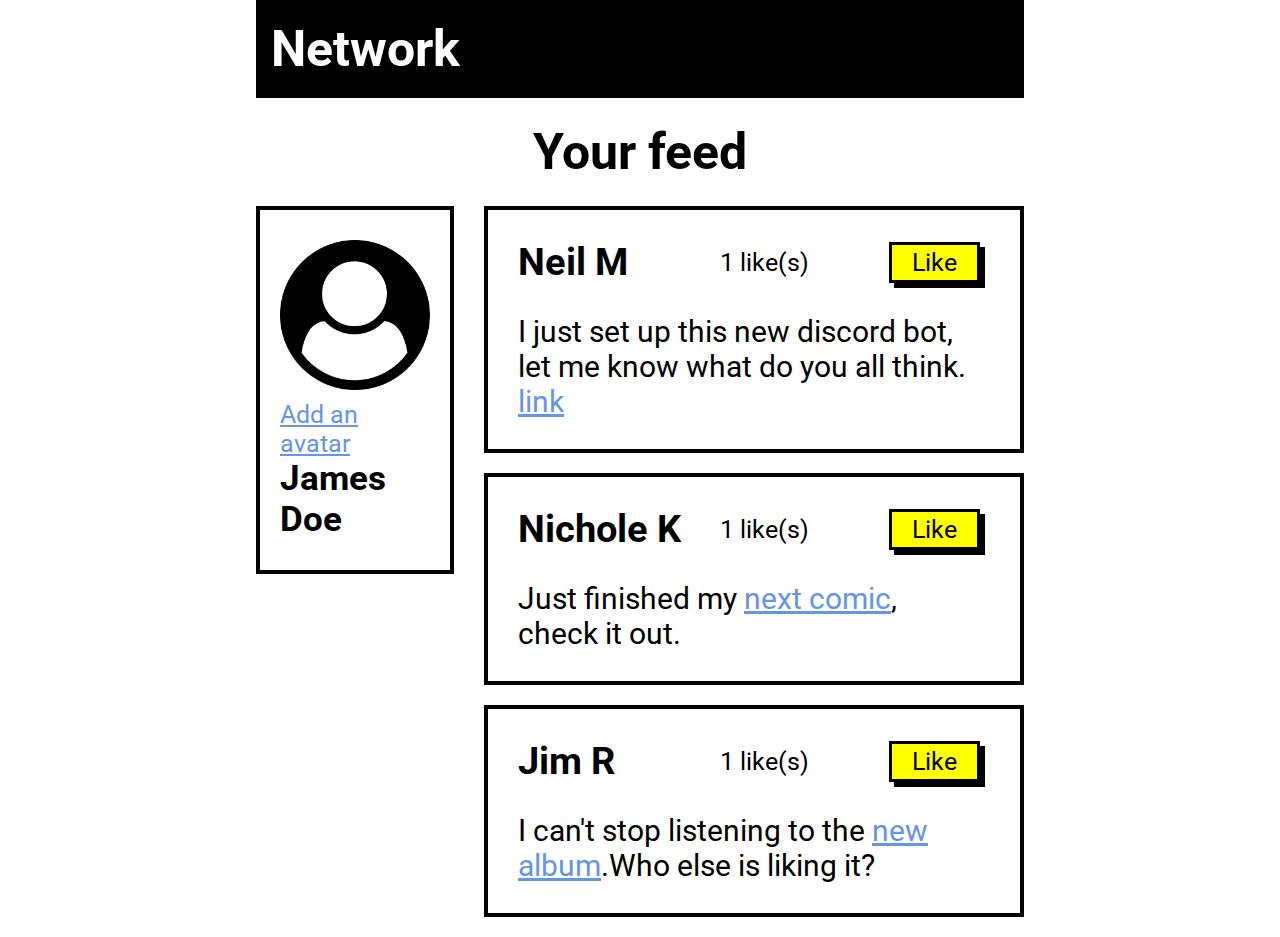
==== Part II/index.html @ 68d39640 "rename the file" ====
<!DOCTYPE html>
<html lang="en">
    <head>
        <title>
            Likes
        </title>
        <meta charset="utf-8">
        <link rel="stylesheet" href="./css/styles.css">
    </head>
    <body>
        <div class="tittleNavBar">
            <h1>Network</h1>
        </div>
        <p class="tittle2">Your feed</p>
        <div class="containerblocks">
            <div class="blockleft">
                <img src="./../user-circle.png" alt="user icon" class="profilePic">
                <a href="#">Add an avatar</a>
                <p class="name">James Doe</p>
            </div>
            
            <div class="containerRight">
                <div class="userData">
                    <div class="blockInfo">
                        <h2 class="userName">Neil M</h1>    
                        <div class="containerNumberLikes">
                            <p>
                                <span class="likesNumber1">1</span>
                                like(s)
                            </p>
                        <button class="likes" onclick="increaselikes1()">
                            Like
                        </button>
                        </div>
                    </div>
                    <div>
                        <p class="commnet">I just set up this new discord bot, let me know what do you all think. <a href="#">link</a></p>
                    </div>
                </div>
                <div class="userData">
                    <div class="blockInfo">
                        <h2 class="userName">Nichole K</h1>
                        <div class="containerNumberLikes">
                            <p>
                                <span class="likesNumber2">1</span>
                                like(s)
                            </p>
                            <button class="likes" onclick="increaselikes2()">
                                Like
                            </button>
                        </div>
                    </div>
                    <div>
                        <p class="commnet">Just finished my <a href="#">next comic</a>, check it out.</p>
                    </div>
                </div>
                <div class="userData">
                    <div class="blockInfo">
                        <h2 class="userName">Jim R</h1>
                        <div class="containerNumberLikes">
                            <p>
                                <span class="likesNumber3">1</span>
                                like(s)
                            </p>
                            <button class="likes" onclick="increaselikes3()">
                                Like
                            </button>
                        </div>
                    </div>
                    <div>
                        <p class="commnet">I can't stop listening to the <a href="#">new album</a>.Who else is liking it?</p>
                    </div>
                </div>
            </div>
        </div>
        <script src="./js/index.js"></script>
    </body>
</html>
---- Part II/css/styles.css ----
@import url('https://fonts.googleapis.com/css2?family=Roboto:wght@400;700&display=swap');
*{
    margin: 0;
    padding: 0;
    font-family: 'Roboto', sans-serif;
}
                                        /*NAVBAR*/
body{
    font-family: Arial, Helvetica, sans-serif;
    font-size: 25px;
    margin-left: 20%;
    margin-right: 20%;
}
.tittleNavBar{
    background-color: black;
    color: white;
    padding: 20px 15px;
    margin-bottom: 20px;
}
.tittle2{
    font-weight: 700;
    font-size: 50px;
    text-align: center;
    margin: 25px 0;
}
.userData{
    padding: 30px 40px 30px 30px;
    border: 4px solid black;
    margin-bottom: 20px;
}
.blockInfo{
    display: flex;
    flex-direction: row;
    align-items: center;
    justify-content: space-between;
    margin-bottom: 30px;
}
.containerNumberLikes{
    display: flex;
    flex-direction: row;
    justify-content: space-between;
    align-items: center;
    align-content: center;
}
.likes{
    background-color: yellow;
    color: black;
    font-size: 25px;
    border: 3px solid black;
    box-shadow: 5px 5px black;
    padding: 3px 20px;
    margin-left: 80px;
}
.containerblocks{
    display: flex;
    flex-direction: row;
    justify-content: space-between;
}
.blockleft{
    display: flex;
    flex-direction: column;
    align-items: center;
    justify-content: space-between;
    border: 4px solid black;
    flex: 1.3;
    margin-right: 30px;
    height: 300px;
    padding: 30px 20px;
}
.profilePic{
    height: 150px;
    width: auto;
    margin-bottom: 10px;
}
.containerRight{
    flex: 5;
}
a{
    color: cornflowerblue;
}
.name{
    font-weight: 700;
    font-size: 35px;
}
.commnet{
    font-size: 30px;
}
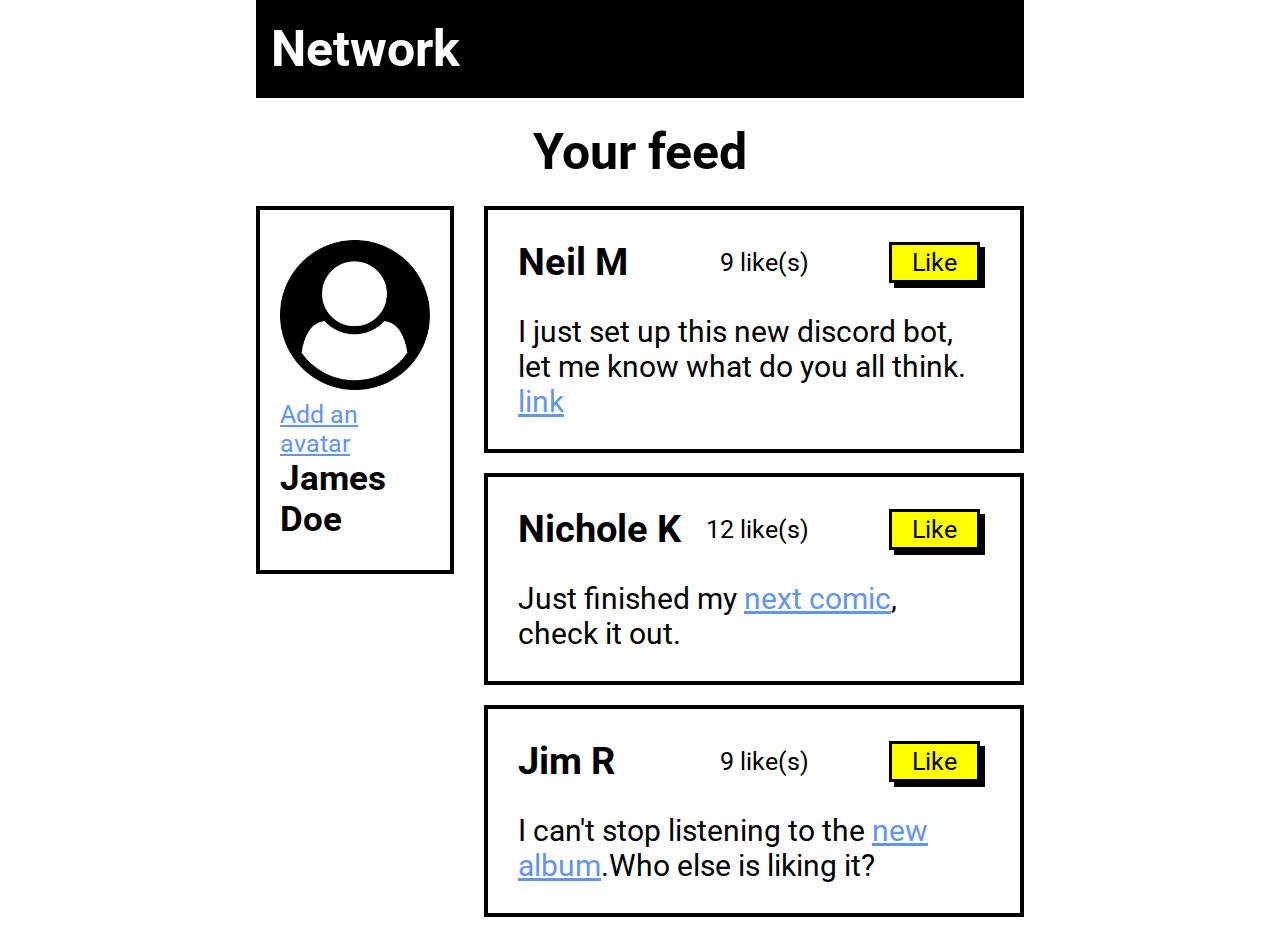
==== commit e2f53c02: "all ok" ====
--- a/Part II/index.html
+++ b/Part II/index.html
@@ -25,7 +25,7 @@
                         <h2 class="userName">Neil M</h1>    
                         <div class="containerNumberLikes">
                             <p>
-                                <span class="likesNumber1">1</span>
+                                <span class="likesNumber1">9</span>
                                 like(s)
                             </p>
                         <button class="likes" onclick="increaselikes1()">
@@ -42,7 +42,7 @@
                         <h2 class="userName">Nichole K</h1>
                         <div class="containerNumberLikes">
                             <p>
-                                <span class="likesNumber2">1</span>
+                                <span class="likesNumber2">12</span>
                                 like(s)
                             </p>
                             <button class="likes" onclick="increaselikes2()">
@@ -59,7 +59,7 @@
                         <h2 class="userName">Jim R</h1>
                         <div class="containerNumberLikes">
                             <p>
-                                <span class="likesNumber3">1</span>
+                                <span class="likesNumber3">9</span>
                                 like(s)
                             </p>
                             <button class="likes" onclick="increaselikes3()">
